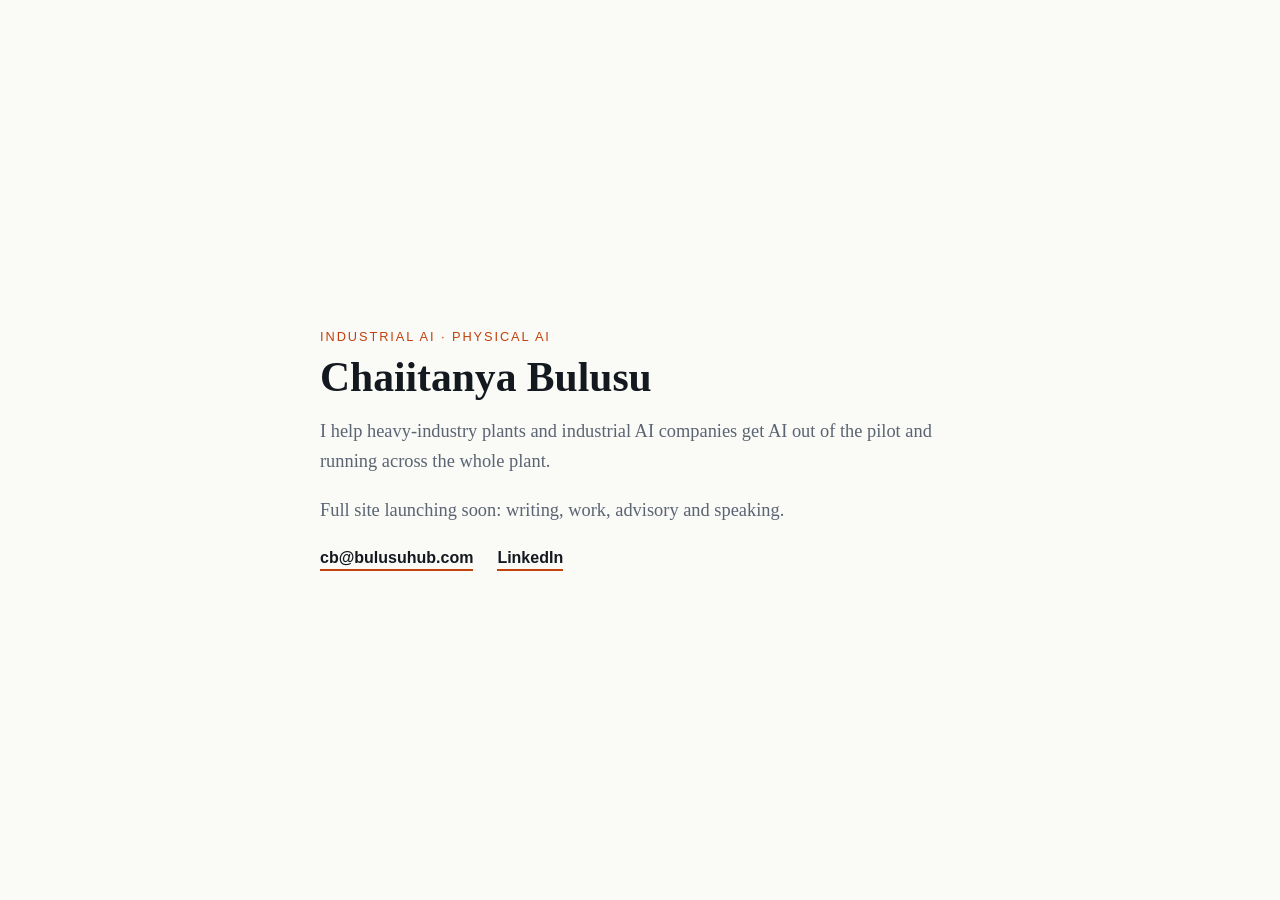
==== index.html @ 4aed1da5 "Add files via upload" ====
<!DOCTYPE html>
<html lang="en">
<head>
<meta charset="UTF-8">
<meta name="viewport" content="width=device-width, initial-scale=1.0">
<title>Chaiitanya Bulusu | Industrial AI and Physical AI</title>
<meta name="description" content="Chaiitanya Bulusu helps heavy-industry plants and industrial AI companies move AI from pilot to plant-wide scale.">
<style>
  :root { --ink:#14181f; --muted:#5b6472; --accent:#c2410c; --bg:#fafaf7; }
  * { box-sizing:border-box; margin:0; padding:0; }
  body { font-family: Georgia, "Times New Roman", serif; background:var(--bg); color:var(--ink);
         min-height:100vh; display:flex; align-items:center; justify-content:center; padding:2rem; }
  main { max-width:640px; }
  .tag { font-family: Arial, sans-serif; font-size:.8rem; letter-spacing:.15em; text-transform:uppercase; color:var(--accent); }
  h1 { font-size:2.6rem; line-height:1.15; margin:.6rem 0 1rem; }
  p { font-size:1.15rem; line-height:1.6; color:var(--muted); margin-bottom:1.2rem; }
  .links { font-family: Arial, sans-serif; display:flex; gap:1.5rem; flex-wrap:wrap; margin-top:1.5rem; }
  a { color:var(--ink); font-weight:bold; text-decoration:none; border-bottom:2px solid var(--accent); padding-bottom:2px; }
  a:hover { color:var(--accent); }
</style>
</head>
<body>
<main>
  <div class="tag">Industrial AI &middot; Physical AI</div>
  <h1>Chaiitanya Bulusu</h1>
  <p>I help heavy-industry plants and industrial AI companies get AI out of the pilot and running across the whole plant.</p>
  <p>Full site launching soon: writing, work, advisory and speaking.</p>
  <div class="links">
    <a href="mailto:cb@bulusuhub.com">cb@bulusuhub.com</a>
    <a href="https://www.linkedin.com/in/bulusuchaiitanya" target="_blank" rel="noopener">LinkedIn</a>
  </div>
</main>
</body>
</html>
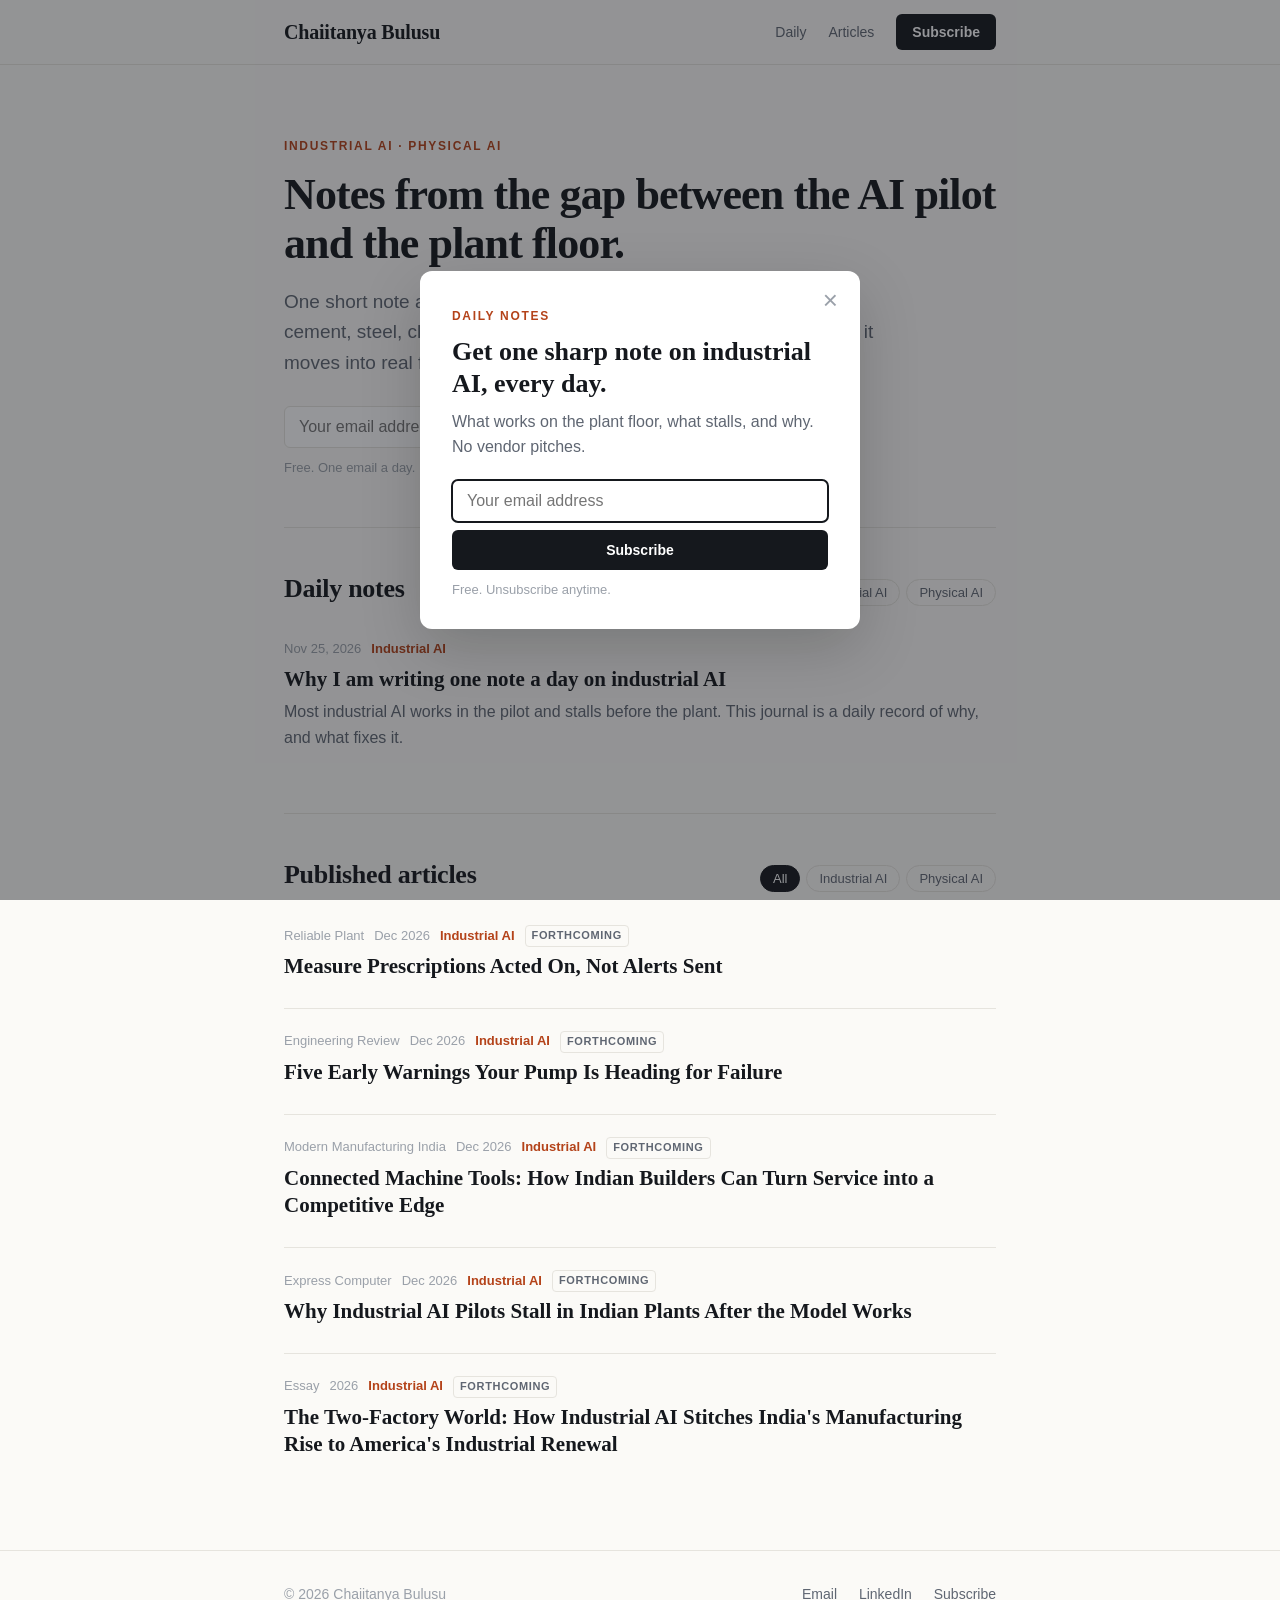
==== commit 8711868d: "Add files via upload" ====
--- a/index.html
+++ b/index.html
@@ -3,32 +3,98 @@
 <head>
 <meta charset="UTF-8">
 <meta name="viewport" content="width=device-width, initial-scale=1.0">
-<title>Chaiitanya Bulusu | Industrial AI and Physical AI</title>
-<meta name="description" content="Chaiitanya Bulusu helps heavy-industry plants and industrial AI companies move AI from pilot to plant-wide scale.">
-<style>
-  :root { --ink:#14181f; --muted:#5b6472; --accent:#c2410c; --bg:#fafaf7; }
-  * { box-sizing:border-box; margin:0; padding:0; }
-  body { font-family: Georgia, "Times New Roman", serif; background:var(--bg); color:var(--ink);
-         min-height:100vh; display:flex; align-items:center; justify-content:center; padding:2rem; }
-  main { max-width:640px; }
-  .tag { font-family: Arial, sans-serif; font-size:.8rem; letter-spacing:.15em; text-transform:uppercase; color:var(--accent); }
-  h1 { font-size:2.6rem; line-height:1.15; margin:.6rem 0 1rem; }
-  p { font-size:1.15rem; line-height:1.6; color:var(--muted); margin-bottom:1.2rem; }
-  .links { font-family: Arial, sans-serif; display:flex; gap:1.5rem; flex-wrap:wrap; margin-top:1.5rem; }
-  a { color:var(--ink); font-weight:bold; text-decoration:none; border-bottom:2px solid var(--accent); padding-bottom:2px; }
-  a:hover { color:var(--accent); }
-</style>
+<title>Chaiitanya Bulusu | Writing on Industrial AI and Physical AI</title>
+<meta name="description" content="Daily notes and published articles by Chaiitanya Bulusu on industrial AI, physical AI, and getting AI from pilot to plant-wide scale.">
+<meta property="og:title" content="Chaiitanya Bulusu | Writing on Industrial AI and Physical AI">
+<meta property="og:description" content="Daily notes and published articles on industrial AI and physical AI.">
+<meta property="og:type" content="website">
+<meta property="og:url" content="https://bulusuhub.com/">
+<link rel="icon" href="data:image/svg+xml,%3Csvg xmlns='http://www.w3.org/2000/svg' viewBox='0 0 64 64'%3E%3Crect width='64' height='64' rx='12' fill='%2315181d'/%3E%3Ctext x='32' y='42' font-family='Georgia,serif' font-size='28' font-weight='700' fill='%23fbfaf7' text-anchor='middle'%3ECB%3C/text%3E%3C/svg%3E">
+<link rel="stylesheet" href="assets/style.css">
 </head>
 <body>
-<main>
-  <div class="tag">Industrial AI &middot; Physical AI</div>
-  <h1>Chaiitanya Bulusu</h1>
-  <p>I help heavy-industry plants and industrial AI companies get AI out of the pilot and running across the whole plant.</p>
-  <p>Full site launching soon: writing, work, advisory and speaking.</p>
-  <div class="links">
-    <a href="mailto:cb@bulusuhub.com">cb@bulusuhub.com</a>
-    <a href="https://www.linkedin.com/in/bulusuchaiitanya" target="_blank" rel="noopener">LinkedIn</a>
+
+<header class="site-header">
+  <div class="wrap">
+    <a class="brand" href="index.html">Chaiitanya Bulusu</a>
+    <nav class="nav">
+      <a href="#daily">Daily</a>
+      <a href="#articles-section" class="hide-sm">Articles</a>
+      <a class="btn" href="#" data-open-subscribe>Subscribe</a>
+    </nav>
   </div>
+</header>
+
+<main class="wrap">
+
+  <section class="intro">
+    <div class="eyebrow">Industrial AI &middot; Physical AI</div>
+    <h1>Notes from the gap between the AI pilot and the plant floor.</h1>
+    <p>One short note a day on what makes industrial AI work at scale in cement, steel, chemicals, pulp and tyre plants, and on physical AI as it moves into real factories.</p>
+    <div class="sub-inline">
+      <form class="sub-form" data-source="hero" novalidate>
+        <input type="email" name="email" placeholder="Your email address" aria-label="Email address" autocomplete="email" required>
+        <input type="text" name="company" class="hp" tabindex="-1" autocomplete="off" aria-hidden="true">
+        <button class="btn" type="submit">Subscribe</button>
+      </form>
+      <div class="sub-note">Free. One email a day. Unsubscribe anytime.</div>
+    </div>
+  </section>
+
+  <section class="block" id="daily">
+    <div class="block-head">
+      <h2>Daily notes</h2>
+      <div class="filters" id="post-filters">
+        <button class="chip" data-v="All" aria-pressed="true">All</button>
+        <button class="chip" data-v="Industrial AI" aria-pressed="false">Industrial AI</button>
+        <button class="chip" data-v="Physical AI" aria-pressed="false">Physical AI</button>
+      </div>
+    </div>
+    <ul class="list" id="posts"></ul>
+    <button class="btn btn-ghost more" id="posts-more" type="button" style="display:none">Show all notes</button>
+  </section>
+
+  <section class="block" id="articles-section">
+    <div class="block-head">
+      <h2>Published articles</h2>
+      <div class="filters" id="article-filters">
+        <button class="chip" data-v="All" aria-pressed="true">All</button>
+        <button class="chip" data-v="Industrial AI" aria-pressed="false">Industrial AI</button>
+        <button class="chip" data-v="Physical AI" aria-pressed="false">Physical AI</button>
+      </div>
+    </div>
+    <ul class="list" id="articles"></ul>
+  </section>
+
 </main>
+
+<footer class="site-footer">
+  <div class="wrap">
+    <span>&copy; <span id="year"></span> Chaiitanya Bulusu</span>
+    <span>
+      <a href="mailto:cb@bulusuhub.com">Email</a>
+      <a href="https://www.linkedin.com/in/bulusuchaiitanya" target="_blank" rel="noopener">LinkedIn</a>
+      <a href="#" data-open-subscribe>Subscribe</a>
+    </span>
+  </div>
+</footer>
+
+<div class="modal" id="subscribe-modal" role="dialog" aria-modal="true" aria-labelledby="sub-title">
+  <div class="modal-card">
+    <button class="close" type="button" aria-label="Close">&times;</button>
+    <div class="eyebrow">Daily notes</div>
+    <h2 id="sub-title">Get one sharp note on industrial AI, every day.</h2>
+    <p>What works on the plant floor, what stalls, and why. No vendor pitches.</p>
+    <form class="sub-form" data-source="popup" novalidate>
+      <input type="email" name="email" placeholder="Your email address" aria-label="Email address" autocomplete="email" required>
+      <input type="text" name="company" class="hp" tabindex="-1" autocomplete="off" aria-hidden="true">
+      <button class="btn" type="submit">Subscribe</button>
+    </form>
+    <div class="sub-note">Free. Unsubscribe anytime.</div>
+  </div>
+</div>
+
+<script src="data/content.js"></script>
+<script src="assets/site.js"></script>
 </body>
 </html>
--- a/assets/style.css
+++ b/assets/style.css
@@ -0,0 +1,119 @@
+:root {
+  --ink: #15181d;
+  --muted: #5f6672;
+  --faint: #9aa0a9;
+  --line: #e6e4de;
+  --bg: #fbfaf7;
+  --card: #ffffff;
+  --accent: #b4431a;
+  --serif: "Iowan Old Style", "Palatino Linotype", Palatino, Georgia, serif;
+  --sans: -apple-system, BlinkMacSystemFont, "Segoe UI", Inter, Roboto, Helvetica, Arial, sans-serif;
+}
+
+* { box-sizing: border-box; margin: 0; padding: 0; }
+html { -webkit-text-size-adjust: 100%; }
+body { background: var(--bg); color: var(--ink); font-family: var(--sans); font-size: 17px; line-height: 1.6; }
+a { color: inherit; }
+.wrap { max-width: 760px; margin: 0 auto; padding: 0 24px; }
+
+/* Header */
+.site-header { border-bottom: 1px solid var(--line); background: var(--bg); position: sticky; top: 0; z-index: 10; }
+.site-header .wrap { display: flex; align-items: center; justify-content: space-between; height: 64px; }
+.brand { font-family: var(--serif); font-size: 20px; font-weight: 600; text-decoration: none; letter-spacing: -0.01em; }
+.nav { display: flex; align-items: center; gap: 22px; font-size: 14px; }
+.nav a { text-decoration: none; color: var(--muted); }
+.nav a:hover { color: var(--ink); }
+.nav a.btn, .nav a.btn:hover { color: #fff; }
+.btn { display: inline-block; font: 600 14px/1 var(--sans); background: var(--ink); color: #fff; border: 0;
+       border-radius: 6px; padding: 11px 16px; cursor: pointer; text-decoration: none; }
+.btn:hover { background: var(--accent); }
+.btn-ghost { background: transparent; color: var(--ink); border: 1px solid var(--line); }
+.btn-ghost:hover { background: var(--card); color: var(--ink); border-color: var(--ink); }
+
+/* Intro */
+.intro { padding: 72px 0 48px; }
+.eyebrow { font-size: 12px; font-weight: 600; letter-spacing: 0.14em; text-transform: uppercase; color: var(--accent); }
+.intro h1 { font-family: var(--serif); font-size: 44px; line-height: 1.12; font-weight: 600; letter-spacing: -0.02em; margin: 14px 0 18px; }
+.intro p { font-size: 19px; color: var(--muted); max-width: 600px; }
+
+/* Inline subscribe */
+.sub-inline { margin-top: 28px; }
+.sub-form { display: flex; gap: 8px; max-width: 460px; }
+.sub-form input[type=email] { flex: 1; font: 16px var(--sans); padding: 11px 14px; border: 1px solid var(--line);
+       border-radius: 6px; background: var(--card); color: var(--ink); min-width: 0; }
+.sub-form input[type=email]:focus { outline: 2px solid var(--ink); outline-offset: -1px; border-color: transparent; }
+.hp { position: absolute; left: -9999px; width: 1px; height: 1px; overflow: hidden; }
+.sub-note { font-size: 13px; color: var(--faint); margin-top: 10px; min-height: 20px; }
+.sub-note.ok { color: #2f6b3a; }
+.sub-note.err { color: var(--accent); }
+
+/* Sections */
+section.block { padding: 40px 0; border-top: 1px solid var(--line); }
+.block-head { display: flex; align-items: baseline; justify-content: space-between; margin-bottom: 8px; gap: 16px; }
+.block-head h2 { font-family: var(--serif); font-size: 26px; font-weight: 600; letter-spacing: -0.01em; }
+.filters { display: flex; gap: 6px; flex-wrap: wrap; }
+.chip { font: 13px var(--sans); color: var(--muted); background: transparent; border: 1px solid var(--line);
+        border-radius: 999px; padding: 5px 12px; cursor: pointer; }
+.chip[aria-pressed=true] { background: var(--ink); color: #fff; border-color: var(--ink); }
+
+/* Lists */
+.list { list-style: none; }
+.item { padding: 22px 0; border-bottom: 1px solid var(--line); }
+.item:last-child { border-bottom: 0; }
+.meta { font-size: 13px; color: var(--faint); display: flex; gap: 10px; flex-wrap: wrap; align-items: center; }
+.meta .track { color: var(--accent); font-weight: 600; }
+.item h3 { font-family: var(--serif); font-size: 21px; line-height: 1.3; font-weight: 600; margin: 6px 0; }
+.item h3 a { text-decoration: none; }
+.item h3 a:hover { text-decoration: underline; text-decoration-thickness: 1px; text-underline-offset: 3px; }
+.item p { color: var(--muted); font-size: 16px; }
+.badge { font-size: 11px; font-weight: 600; letter-spacing: 0.06em; text-transform: uppercase; color: var(--muted);
+         border: 1px solid var(--line); border-radius: 4px; padding: 1px 6px; }
+.arrow { color: var(--faint); }
+.more { margin-top: 18px; }
+.empty { color: var(--faint); padding: 18px 0; font-size: 15px; }
+
+/* Post page */
+.post { padding: 64px 0 40px; }
+.post h1 { font-family: var(--serif); font-size: 38px; line-height: 1.15; font-weight: 600; letter-spacing: -0.02em; margin: 12px 0 28px; }
+.post .body { font-family: var(--serif); font-size: 20px; line-height: 1.7; }
+.post .body p { margin-bottom: 1.2em; }
+.post .body h2 { font-family: var(--sans); font-size: 15px; font-weight: 700; letter-spacing: 0.08em; text-transform: uppercase; margin: 2em 0 0.8em; }
+.post-end { margin-top: 40px; padding: 28px; background: var(--card); border: 1px solid var(--line); border-radius: 10px; }
+.post-end h3 { font-family: var(--serif); font-size: 22px; margin-bottom: 6px; }
+.post-end p { color: var(--muted); margin-bottom: 16px; }
+.post-nav { display: flex; justify-content: space-between; gap: 16px; padding: 24px 0; font-size: 15px; }
+.post-nav a { text-decoration: none; color: var(--muted); max-width: 48%; }
+.post-nav a:hover { color: var(--ink); }
+
+/* Footer */
+.site-footer { border-top: 1px solid var(--line); padding: 32px 0 48px; margin-top: 24px; font-size: 14px; color: var(--faint); }
+.site-footer .wrap { display: flex; justify-content: space-between; gap: 16px; flex-wrap: wrap; }
+.site-footer a { color: var(--muted); text-decoration: none; margin-left: 18px; }
+.site-footer a:first-child { margin-left: 0; }
+.site-footer a:hover { color: var(--ink); }
+
+/* Popup */
+.modal { position: fixed; inset: 0; background: rgba(21, 24, 29, 0.45); display: none; align-items: center;
+         justify-content: center; padding: 20px; z-index: 50; }
+.modal.open { display: flex; animation: fade .2s ease-out; }
+.modal-card { background: var(--card); border-radius: 12px; max-width: 440px; width: 100%; padding: 36px 32px 28px;
+              position: relative; box-shadow: 0 20px 60px rgba(0,0,0,.18); }
+.modal-card h2 { font-family: var(--serif); font-size: 26px; line-height: 1.2; font-weight: 600; margin: 10px 0 10px; }
+.modal-card p { color: var(--muted); margin-bottom: 20px; font-size: 16px; }
+.modal-card .sub-form { flex-direction: column; max-width: none; }
+.modal-card .btn { padding: 13px 16px; }
+.close { position: absolute; top: 12px; right: 14px; background: none; border: 0; font-size: 26px; line-height: 1;
+         color: var(--faint); cursor: pointer; padding: 4px 8px; }
+.close:hover { color: var(--ink); }
+@keyframes fade { from { opacity: 0; } to { opacity: 1; } }
+
+@media (max-width: 600px) {
+  body { font-size: 16px; }
+  .intro { padding: 48px 0 36px; }
+  .intro h1 { font-size: 34px; }
+  .post h1 { font-size: 30px; }
+  .post .body { font-size: 18px; }
+  .sub-form { flex-direction: column; }
+  .nav a.hide-sm { display: none; }
+  .block-head { flex-direction: column; align-items: flex-start; gap: 10px; }
+}
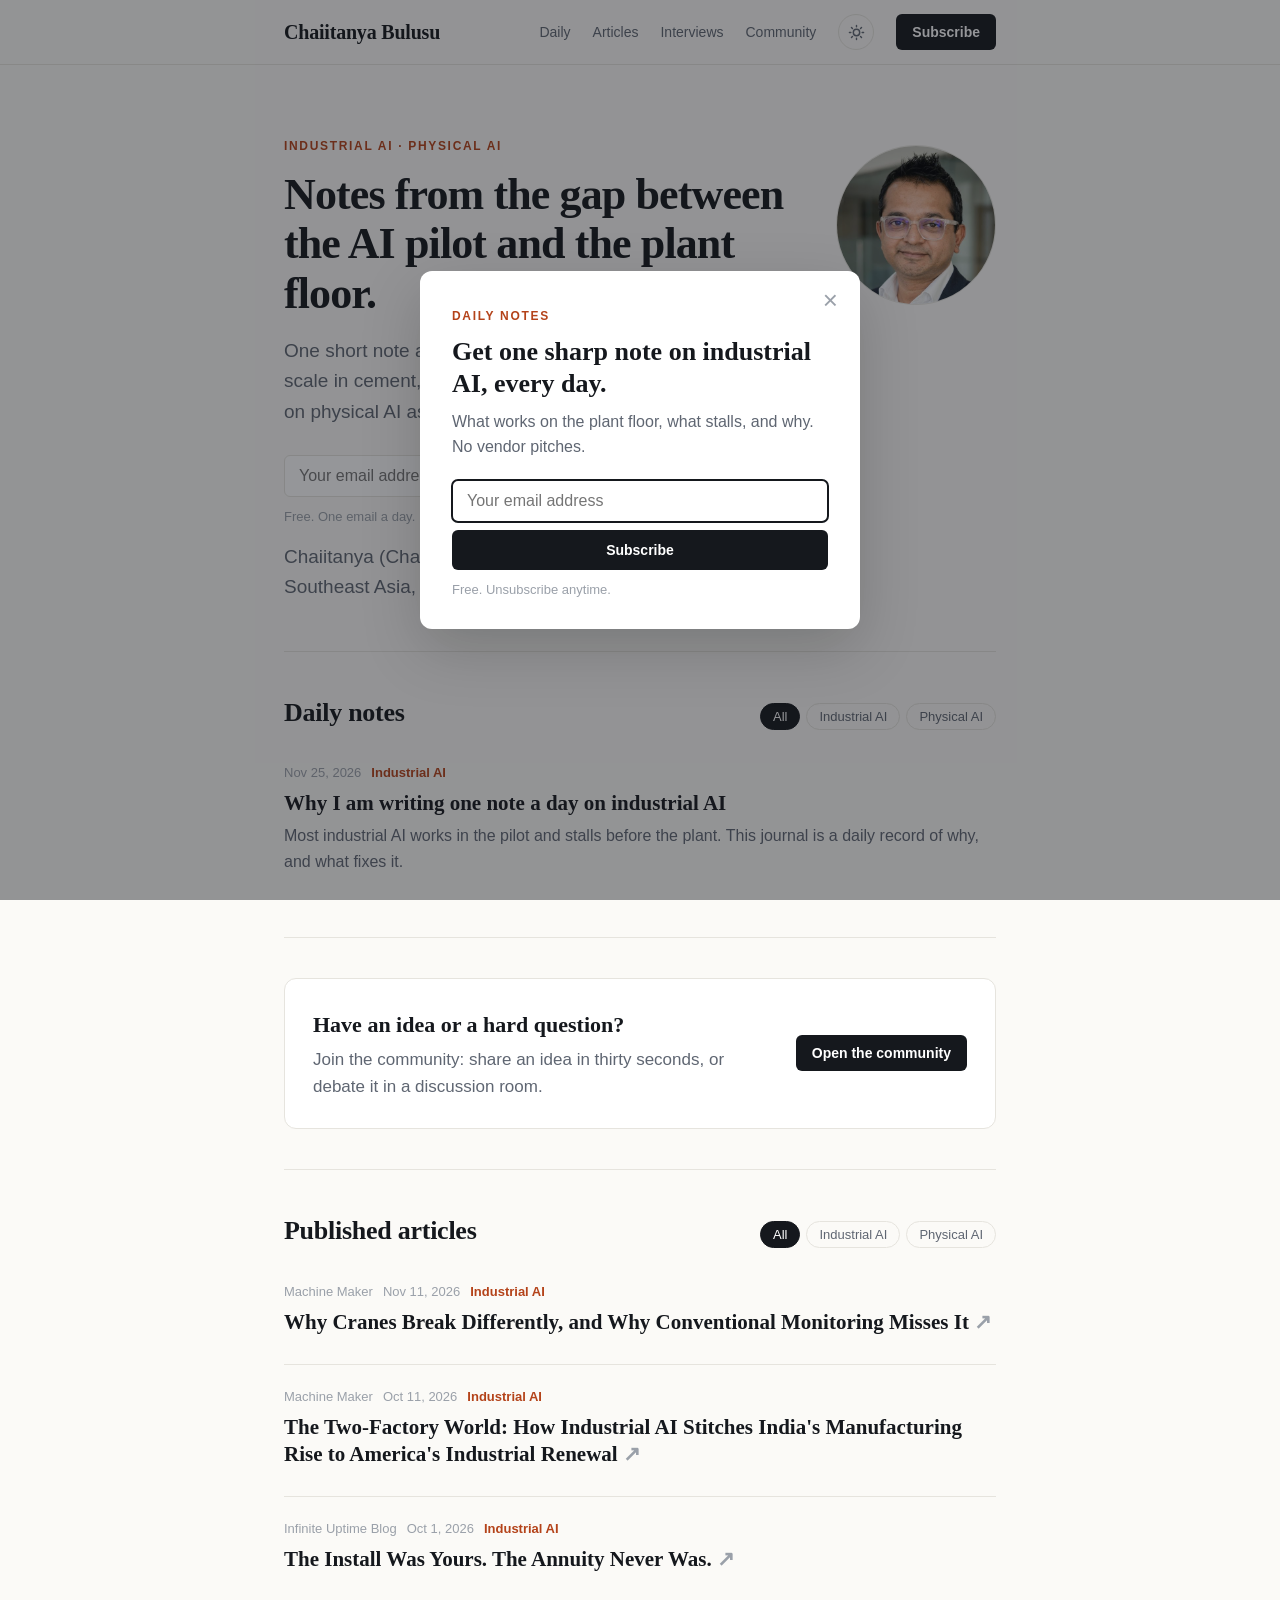
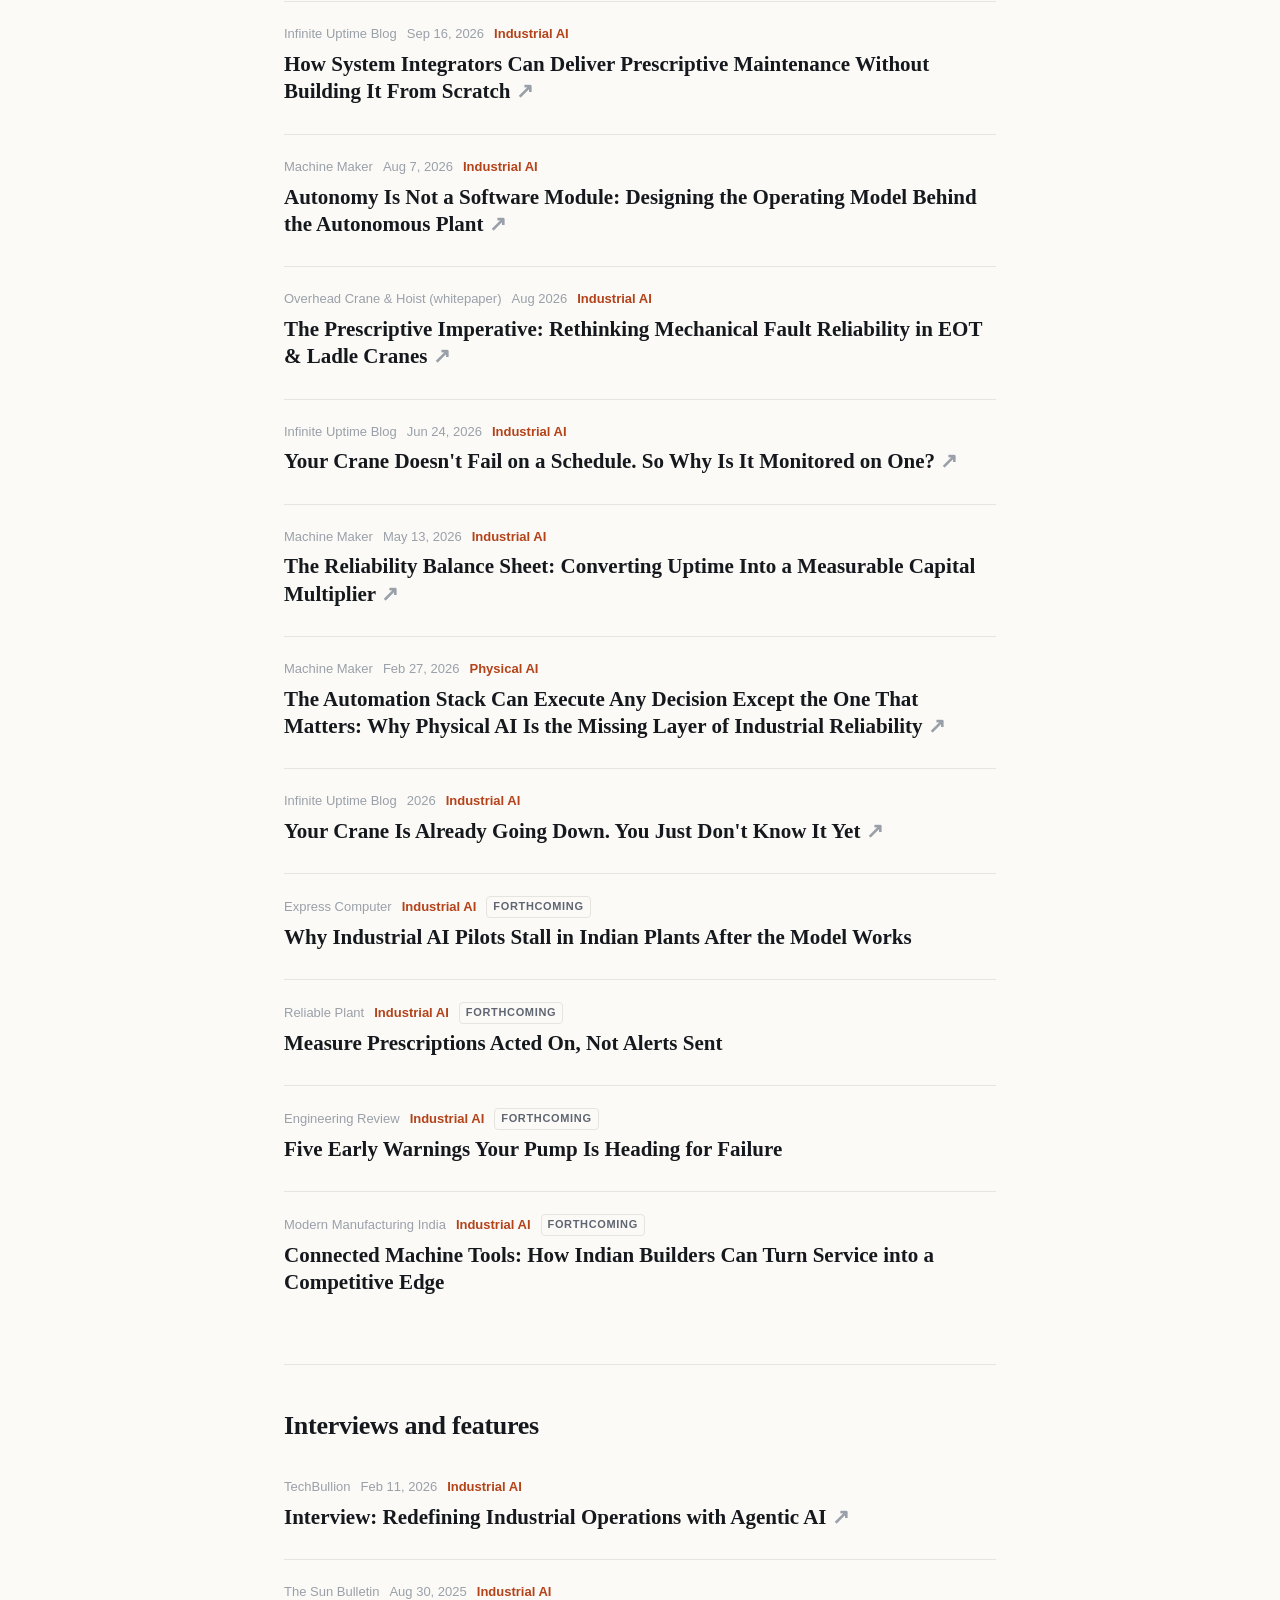
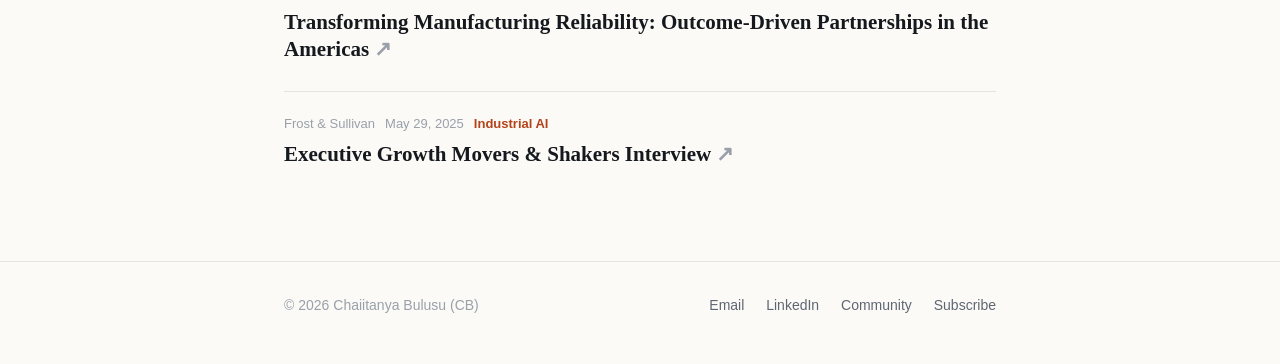
==== commit 7f6e02bd: "Add files via upload" ====
--- a/index.html
+++ b/index.html
@@ -3,23 +3,43 @@
 <head>
 <meta charset="UTF-8">
 <meta name="viewport" content="width=device-width, initial-scale=1.0">
-<title>Chaiitanya Bulusu | Writing on Industrial AI and Physical AI</title>
-<meta name="description" content="Daily notes and published articles by Chaiitanya Bulusu on industrial AI, physical AI, and getting AI from pilot to plant-wide scale.">
+<title>Chaiitanya (Chaitanya) Bulusu, CB | Writing on Industrial AI and Physical AI</title>
+<meta name="description" content="Daily notes and published articles by Chaiitanya (Chaitanya) Bulusu, known as CB, on industrial AI, physical AI, and getting AI from pilot to plant-wide scale.">
 <meta property="og:title" content="Chaiitanya Bulusu | Writing on Industrial AI and Physical AI">
 <meta property="og:description" content="Daily notes and published articles on industrial AI and physical AI.">
 <meta property="og:type" content="website">
 <meta property="og:url" content="https://bulusuhub.com/">
+<meta property="og:image" content="https://bulusuhub.com/assets/cb.jpg">
+<script type="application/ld+json">
+{"@context":"https://schema.org","@type":"Person","name":"Chaiitanya Bulusu",
+ "alternateName":["Chaitanya Bulusu","CB","Chatty","Chats"],
+ "url":"https://bulusuhub.com/","image":"https://bulusuhub.com/assets/cb.jpg",
+ "jobTitle":"Industrial AI and physical AI leader",
+ "sameAs":["https://www.linkedin.com/in/bulusuchaiitanya","https://themachinemaker.com/author/chaitanya-bulusu/"],
+ "knowsAbout":["Industrial AI","Physical AI","Predictive maintenance","Prescriptive maintenance","Manufacturing reliability"]}
+</script>
 <link rel="icon" href="data:image/svg+xml,%3Csvg xmlns='http://www.w3.org/2000/svg' viewBox='0 0 64 64'%3E%3Crect width='64' height='64' rx='12' fill='%2315181d'/%3E%3Ctext x='32' y='42' font-family='Georgia,serif' font-size='28' font-weight='700' fill='%23fbfaf7' text-anchor='middle'%3ECB%3C/text%3E%3C/svg%3E">
+<script>
+(function(){var t=null;try{t=localStorage.getItem("cb_theme");}catch(e){}
+if(t!=="light"&&t!=="dark"){t=(window.matchMedia&&matchMedia("(prefers-color-scheme: dark)").matches)?"dark":"light";}
+document.documentElement.setAttribute("data-theme",t);})();
+</script>
 <link rel="stylesheet" href="assets/style.css">
 </head>
 <body>
 
 <header class="site-header">
   <div class="wrap">
-    <a class="brand" href="index.html">Chaiitanya Bulusu</a>
+    <a class="brand" href="index.html" aria-label="Chaiitanya Bulusu, home"><span class="full">Chaiitanya Bulusu</span><span class="short">CB</span></a>
     <nav class="nav">
       <a href="#daily">Daily</a>
       <a href="#articles-section" class="hide-sm">Articles</a>
+      <a href="#interviews-section" class="hide-sm">Interviews</a>
+      <a href="community.html">Community</a>
+      <button class="theme-toggle" type="button" id="theme-toggle" aria-label="Switch between light and dark mode" title="Light / dark">
+        <svg class="sun" viewBox="0 0 24 24" fill="none" stroke="currentColor" stroke-width="2" stroke-linecap="round"><circle cx="12" cy="12" r="4.5"/><path d="M12 2v2M12 20v2M4.9 4.9l1.4 1.4M17.7 17.7l1.4 1.4M2 12h2M20 12h2M4.9 19.1l1.4-1.4M17.7 6.3l1.4-1.4"/></svg>
+        <svg class="moon" viewBox="0 0 24 24" fill="none" stroke="currentColor" stroke-width="2" stroke-linecap="round" stroke-linejoin="round"><path d="M21 12.8A9 9 0 1 1 11.2 3a7 7 0 0 0 9.8 9.8z"/></svg>
+      </button>
       <a class="btn" href="#" data-open-subscribe>Subscribe</a>
     </nav>
   </div>
@@ -28,6 +48,8 @@
 <main class="wrap">
 
   <section class="intro">
+    <img class="portrait" src="assets/cb.jpg" alt="Chaiitanya Bulusu" width="160" height="160">
+    <div class="intro-text">
     <div class="eyebrow">Industrial AI &middot; Physical AI</div>
     <h1>Notes from the gap between the AI pilot and the plant floor.</h1>
     <p>One short note a day on what makes industrial AI work at scale in cement, steel, chemicals, pulp and tyre plants, and on physical AI as it moves into real factories.</p>
@@ -38,6 +60,8 @@
         <button class="btn" type="submit">Subscribe</button>
       </form>
       <div class="sub-note">Free. One email a day. Unsubscribe anytime.</div>
+    </div>
+    <p class="aka">Chaiitanya (Chaitanya) Bulusu. Most people call me <strong>CB</strong>; in Southeast Asia, <strong>Chatty</strong> or <strong>Chats</strong>.</p>
     </div>
   </section>
 
@@ -54,6 +78,16 @@
     <button class="btn btn-ghost more" id="posts-more" type="button" style="display:none">Show all notes</button>
   </section>
 
+  <section class="block">
+    <div class="teaser">
+      <div>
+        <h3>Have an idea or a hard question?</h3>
+        <p>Join the community: share an idea in thirty seconds, or debate it in a discussion room.</p>
+      </div>
+      <a class="btn" href="community.html">Open the community</a>
+    </div>
+  </section>
+
   <section class="block" id="articles-section">
     <div class="block-head">
       <h2>Published articles</h2>
@@ -66,14 +100,22 @@
     <ul class="list" id="articles"></ul>
   </section>
 
+  <section class="block" id="interviews-section">
+    <div class="block-head">
+      <h2>Interviews and features</h2>
+    </div>
+    <ul class="list" id="interviews"></ul>
+  </section>
+
 </main>
 
 <footer class="site-footer">
   <div class="wrap">
-    <span>&copy; <span id="year"></span> Chaiitanya Bulusu</span>
+    <span>&copy; <span id="year"></span> Chaiitanya Bulusu (CB)</span>
     <span>
       <a href="mailto:cb@bulusuhub.com">Email</a>
       <a href="https://www.linkedin.com/in/bulusuchaiitanya" target="_blank" rel="noopener">LinkedIn</a>
+      <a href="community.html">Community</a>
       <a href="#" data-open-subscribe>Subscribe</a>
     </span>
   </div>
--- a/assets/style.css
+++ b/assets/style.css
@@ -6,9 +6,38 @@
   --bg: #fbfaf7;
   --card: #ffffff;
   --accent: #b4431a;
+  --on-ink: #ffffff;
+  --ok: #2f6b3a;
+  --overlay: rgba(21, 24, 29, 0.45);
+  --shadow: 0 20px 60px rgba(0,0,0,.18);
+  color-scheme: light;
   --serif: "Iowan Old Style", "Palatino Linotype", Palatino, Georgia, serif;
   --sans: -apple-system, BlinkMacSystemFont, "Segoe UI", Inter, Roboto, Helvetica, Arial, sans-serif;
 }
+:root[data-theme="dark"] {
+  --ink: #ecebe7;
+  --muted: #a7adb6;
+  --faint: #727983;
+  --line: #2b2f36;
+  --bg: #121417;
+  --card: #1a1d22;
+  --accent: #e2794a;
+  --on-ink: #121417;
+  --ok: #7cc48a;
+  --overlay: rgba(0, 0, 0, 0.6);
+  --shadow: 0 20px 60px rgba(0,0,0,.5);
+  color-scheme: dark;
+}
+body { transition: background-color .2s ease, color .2s ease; }
+
+/* Theme toggle */
+.theme-toggle { background: transparent; border: 1px solid var(--line); color: var(--muted); width: 36px; height: 36px;
+                border-radius: 50%; display: inline-flex; align-items: center; justify-content: center; cursor: pointer; padding: 0; }
+.theme-toggle:hover { color: var(--ink); border-color: var(--ink); }
+.theme-toggle svg { width: 17px; height: 17px; }
+.theme-toggle .moon { display: none; }
+:root[data-theme="dark"] .theme-toggle .sun { display: none; }
+:root[data-theme="dark"] .theme-toggle .moon { display: block; }
 
 * { box-sizing: border-box; margin: 0; padding: 0; }
 html { -webkit-text-size-adjust: 100%; }
@@ -23,15 +52,21 @@
 .nav { display: flex; align-items: center; gap: 22px; font-size: 14px; }
 .nav a { text-decoration: none; color: var(--muted); }
 .nav a:hover { color: var(--ink); }
-.nav a.btn, .nav a.btn:hover { color: #fff; }
-.btn { display: inline-block; font: 600 14px/1 var(--sans); background: var(--ink); color: #fff; border: 0;
+.nav a.btn, .nav a.btn:hover { color: var(--on-ink); }
+.btn { display: inline-block; font: 600 14px/1 var(--sans); background: var(--ink); color: var(--on-ink); border: 0;
        border-radius: 6px; padding: 11px 16px; cursor: pointer; text-decoration: none; }
 .btn:hover { background: var(--accent); }
 .btn-ghost { background: transparent; color: var(--ink); border: 1px solid var(--line); }
 .btn-ghost:hover { background: var(--card); color: var(--ink); border-color: var(--ink); }
 
 /* Intro */
-.intro { padding: 72px 0 48px; }
+.intro { padding: 72px 0 48px; display: flex; flex-direction: row-reverse; gap: 40px; align-items: flex-start; }
+.intro-text { flex: 1; min-width: 0; }
+.portrait { width: 160px; height: 160px; border-radius: 50%; object-fit: cover; flex-shrink: 0; margin-top: 8px;
+            border: 1px solid var(--line); }
+.byline { display: flex; align-items: center; gap: 10px; margin: -10px 0 30px; font-size: 14px; color: var(--muted); }
+.byline img { width: 36px; height: 36px; border-radius: 50%; object-fit: cover; }
+.byline strong { color: var(--ink); font-weight: 600; }
 .eyebrow { font-size: 12px; font-weight: 600; letter-spacing: 0.14em; text-transform: uppercase; color: var(--accent); }
 .intro h1 { font-family: var(--serif); font-size: 44px; line-height: 1.12; font-weight: 600; letter-spacing: -0.02em; margin: 14px 0 18px; }
 .intro p { font-size: 19px; color: var(--muted); max-width: 600px; }
@@ -44,7 +79,7 @@
 .sub-form input[type=email]:focus { outline: 2px solid var(--ink); outline-offset: -1px; border-color: transparent; }
 .hp { position: absolute; left: -9999px; width: 1px; height: 1px; overflow: hidden; }
 .sub-note { font-size: 13px; color: var(--faint); margin-top: 10px; min-height: 20px; }
-.sub-note.ok { color: #2f6b3a; }
+.sub-note.ok { color: var(--ok); }
 .sub-note.err { color: var(--accent); }
 
 /* Sections */
@@ -54,7 +89,7 @@
 .filters { display: flex; gap: 6px; flex-wrap: wrap; }
 .chip { font: 13px var(--sans); color: var(--muted); background: transparent; border: 1px solid var(--line);
         border-radius: 999px; padding: 5px 12px; cursor: pointer; }
-.chip[aria-pressed=true] { background: var(--ink); color: #fff; border-color: var(--ink); }
+.chip[aria-pressed=true] { background: var(--ink); color: var(--on-ink); border-color: var(--ink); }
 
 /* Lists */
 .list { list-style: none; }
@@ -93,11 +128,11 @@
 .site-footer a:hover { color: var(--ink); }
 
 /* Popup */
-.modal { position: fixed; inset: 0; background: rgba(21, 24, 29, 0.45); display: none; align-items: center;
+.modal { position: fixed; inset: 0; background: var(--overlay); display: none; align-items: center;
          justify-content: center; padding: 20px; z-index: 50; }
 .modal.open { display: flex; animation: fade .2s ease-out; }
 .modal-card { background: var(--card); border-radius: 12px; max-width: 440px; width: 100%; padding: 36px 32px 28px;
-              position: relative; box-shadow: 0 20px 60px rgba(0,0,0,.18); }
+              position: relative; box-shadow: var(--shadow); }
 .modal-card h2 { font-family: var(--serif); font-size: 26px; line-height: 1.2; font-weight: 600; margin: 10px 0 10px; }
 .modal-card p { color: var(--muted); margin-bottom: 20px; font-size: 16px; }
 .modal-card .sub-form { flex-direction: column; max-width: none; }
@@ -109,11 +144,86 @@
 
 @media (max-width: 600px) {
   body { font-size: 16px; }
-  .intro { padding: 48px 0 36px; }
+  .intro { padding: 40px 0 36px; flex-direction: column; gap: 20px; }
+  .portrait { width: 96px; height: 96px; margin-top: 0; }
   .intro h1 { font-size: 34px; }
   .post h1 { font-size: 30px; }
   .post .body { font-size: 18px; }
   .sub-form { flex-direction: column; }
-  .nav a.hide-sm { display: none; }
+  .nav a.hide-sm, .nav a[href$="#daily"] { display: none; }
+  .nav { gap: 12px; }
+  .brand { font-size: 18px; white-space: nowrap; }
+  .nav .btn { padding: 10px 13px; }
   .block-head { flex-direction: column; align-items: flex-start; gap: 10px; }
 }
+
+/* Also-known-as line */
+.aka { margin-top: 14px; font-size: 14px; color: var(--faint); }
+.aka strong { color: var(--muted); font-weight: 600; }
+
+/* Nav current page */
+.nav a[aria-current="page"] { color: var(--ink); font-weight: 600; }
+
+/* Community */
+.intro-plain { display: block; }
+.lede { color: var(--muted); max-width: 620px; margin: 4px 0 22px; }
+.steps { display: grid; grid-template-columns: repeat(3, 1fr); gap: 12px; margin-top: 28px; }
+.step { display: flex; gap: 12px; align-items: flex-start; text-decoration: none; padding: 16px; border: 1px solid var(--line);
+        border-radius: 10px; background: var(--card); font-size: 14px; color: var(--muted); line-height: 1.45; }
+.step strong { color: var(--ink); font-size: 15px; }
+.step:hover { border-color: var(--ink); }
+.step-n { flex-shrink: 0; width: 26px; height: 26px; border-radius: 50%; background: var(--accent); color: #fff;
+          display: inline-flex; align-items: center; justify-content: center; font-weight: 700; font-size: 13px; }
+
+.idea-form { background: var(--card); border: 1px solid var(--line); border-radius: 12px; padding: 24px; display: grid; gap: 16px; }
+.idea-form .row { display: grid; grid-template-columns: 1fr 1fr; gap: 16px; }
+.idea-form label { display: grid; gap: 6px; font-size: 14px; font-weight: 600; color: var(--ink); }
+.idea-form .opt { font-weight: 400; color: var(--faint); }
+.idea-form input, .idea-form textarea { font: 16px var(--sans); padding: 11px 14px; border: 1px solid var(--line); border-radius: 6px;
+        background: var(--bg); color: var(--ink); width: 100%; resize: vertical; }
+.idea-form input:focus, .idea-form textarea:focus { outline: 2px solid var(--ink); outline-offset: -1px; border-color: transparent; }
+.row-end { display: flex; justify-content: space-between; align-items: center; gap: 16px; }
+.row-end .sub-note { margin: 0; }
+
+.idea-wall { display: grid; grid-template-columns: repeat(auto-fill, minmax(280px, 1fr)); gap: 16px; align-items: start; }
+.idea-wall .empty { grid-column: 1 / -1; }
+.idea { margin: 0; padding: 20px; background: var(--card); border: 1px solid var(--line);
+        border-left: 3px solid var(--accent); border-radius: 8px; }
+.idea blockquote { font-family: var(--serif); font-size: 18px; line-height: 1.5; }
+.idea figcaption { margin-top: 10px; font-size: 13px; color: var(--muted); font-weight: 600; }
+.idea figcaption span { color: var(--faint); font-weight: 400; margin-left: 6px; }
+
+.rooms { display: flex; gap: 8px; flex-wrap: wrap; margin: 6px 0 16px; }
+.room { font: 600 14px var(--sans); color: var(--muted); background: var(--card); border: 1px solid var(--line);
+        border-radius: 8px; padding: 10px 14px; cursor: pointer; }
+.room:hover { color: var(--ink); border-color: var(--ink); }
+.room[aria-selected="true"] { background: var(--ink); color: var(--on-ink); border-color: var(--ink); }
+.room-prompt { color: var(--muted); margin-bottom: 18px; font-size: 16px; }
+.room-prompt strong { color: var(--ink); }
+.discussion { min-height: 120px; }
+.placeholder { padding: 22px; border: 1px dashed var(--line); border-radius: 10px; color: var(--muted); font-size: 15px; }
+.placeholder strong { color: var(--ink); }
+
+/* Home: community teaser */
+.teaser { display: flex; justify-content: space-between; align-items: center; gap: 24px; padding: 28px; background: var(--card);
+          border: 1px solid var(--line); border-radius: 12px; }
+.teaser h3 { font-family: var(--serif); font-size: 22px; margin-bottom: 4px; }
+.teaser p { color: var(--muted); }
+.teaser .btn { white-space: nowrap; }
+
+/* Post: discussion block */
+.post-discuss { margin-top: 40px; }
+.post-discuss h3 { font-family: var(--serif); font-size: 22px; margin-bottom: 14px; }
+
+@media (max-width: 600px) {
+  .steps { grid-template-columns: 1fr; }
+  .idea-form .row { grid-template-columns: 1fr; }
+  .row-end { flex-direction: column; align-items: stretch; }
+  .teaser { flex-direction: column; align-items: flex-start; }
+}
+
+.brand .short { display: none; }
+@media (max-width: 600px) {
+  .brand .full { display: none; }
+  .brand .short { display: inline; }
+}
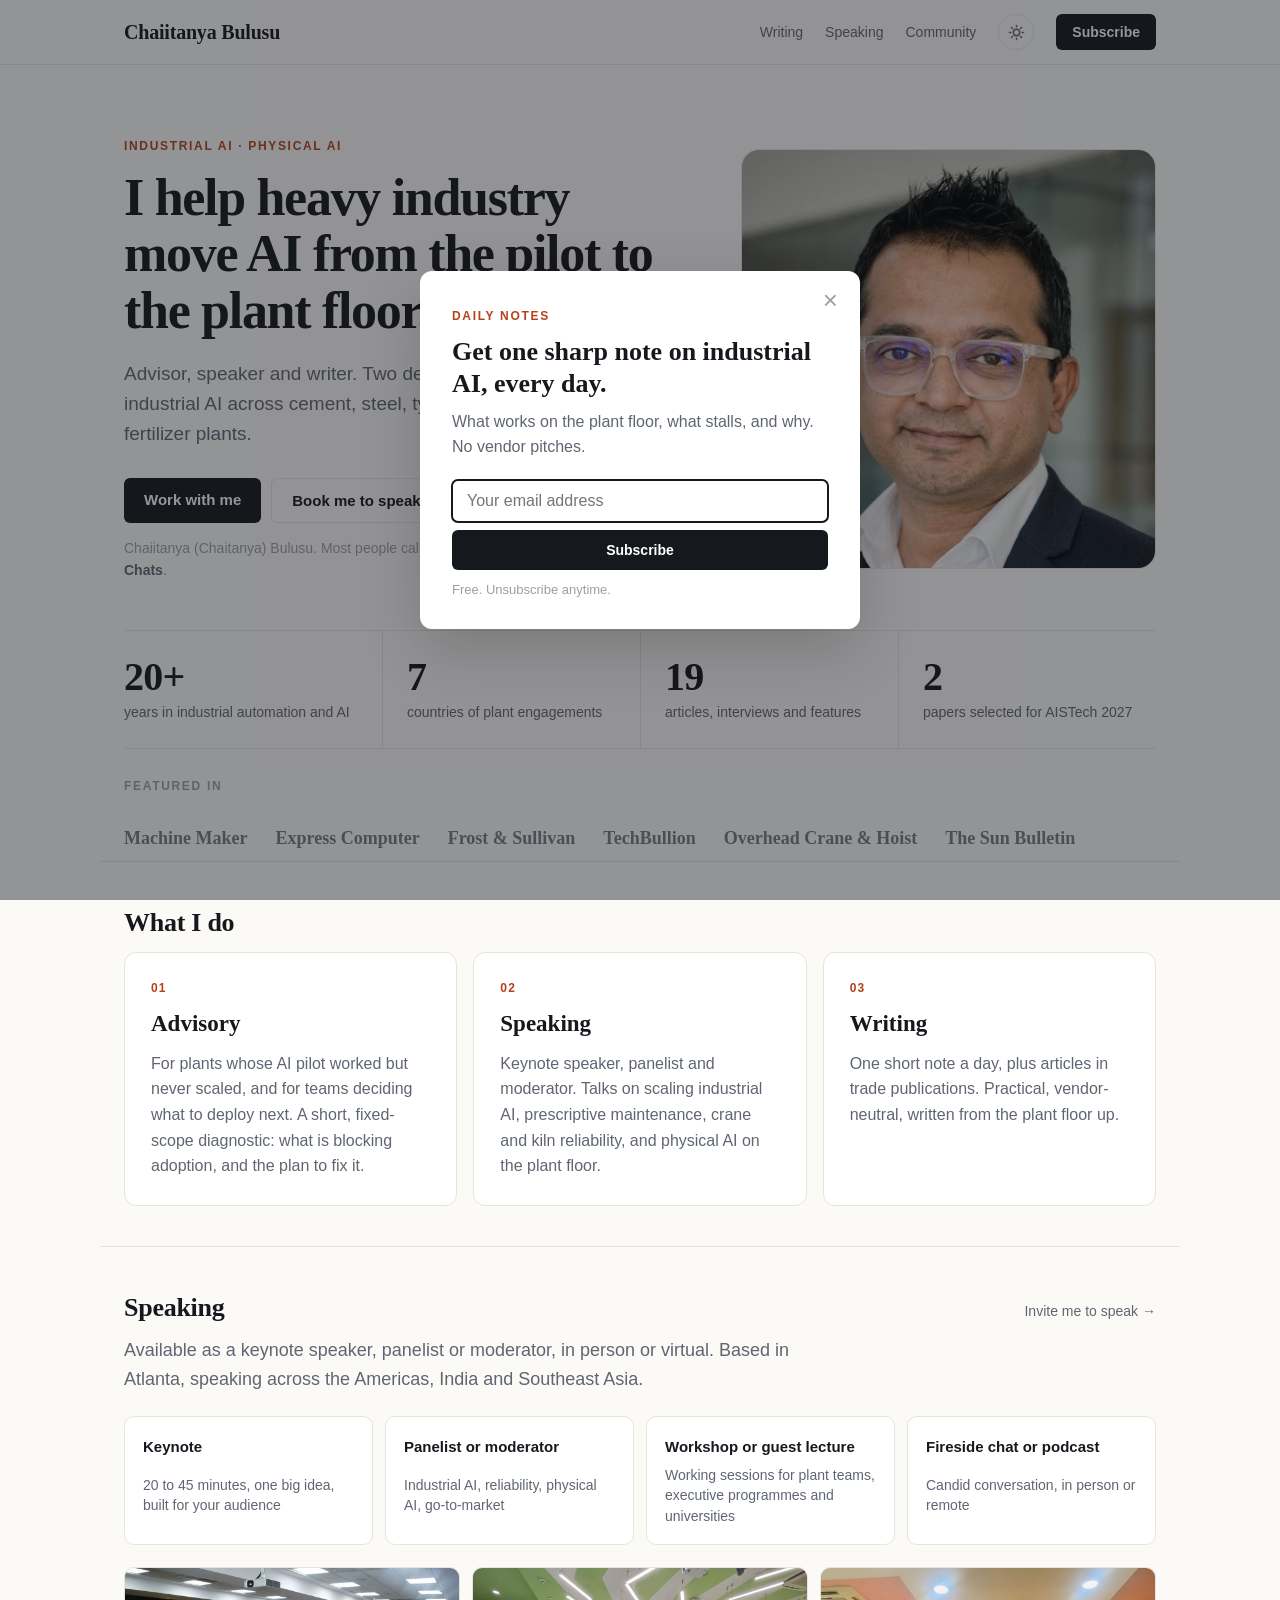
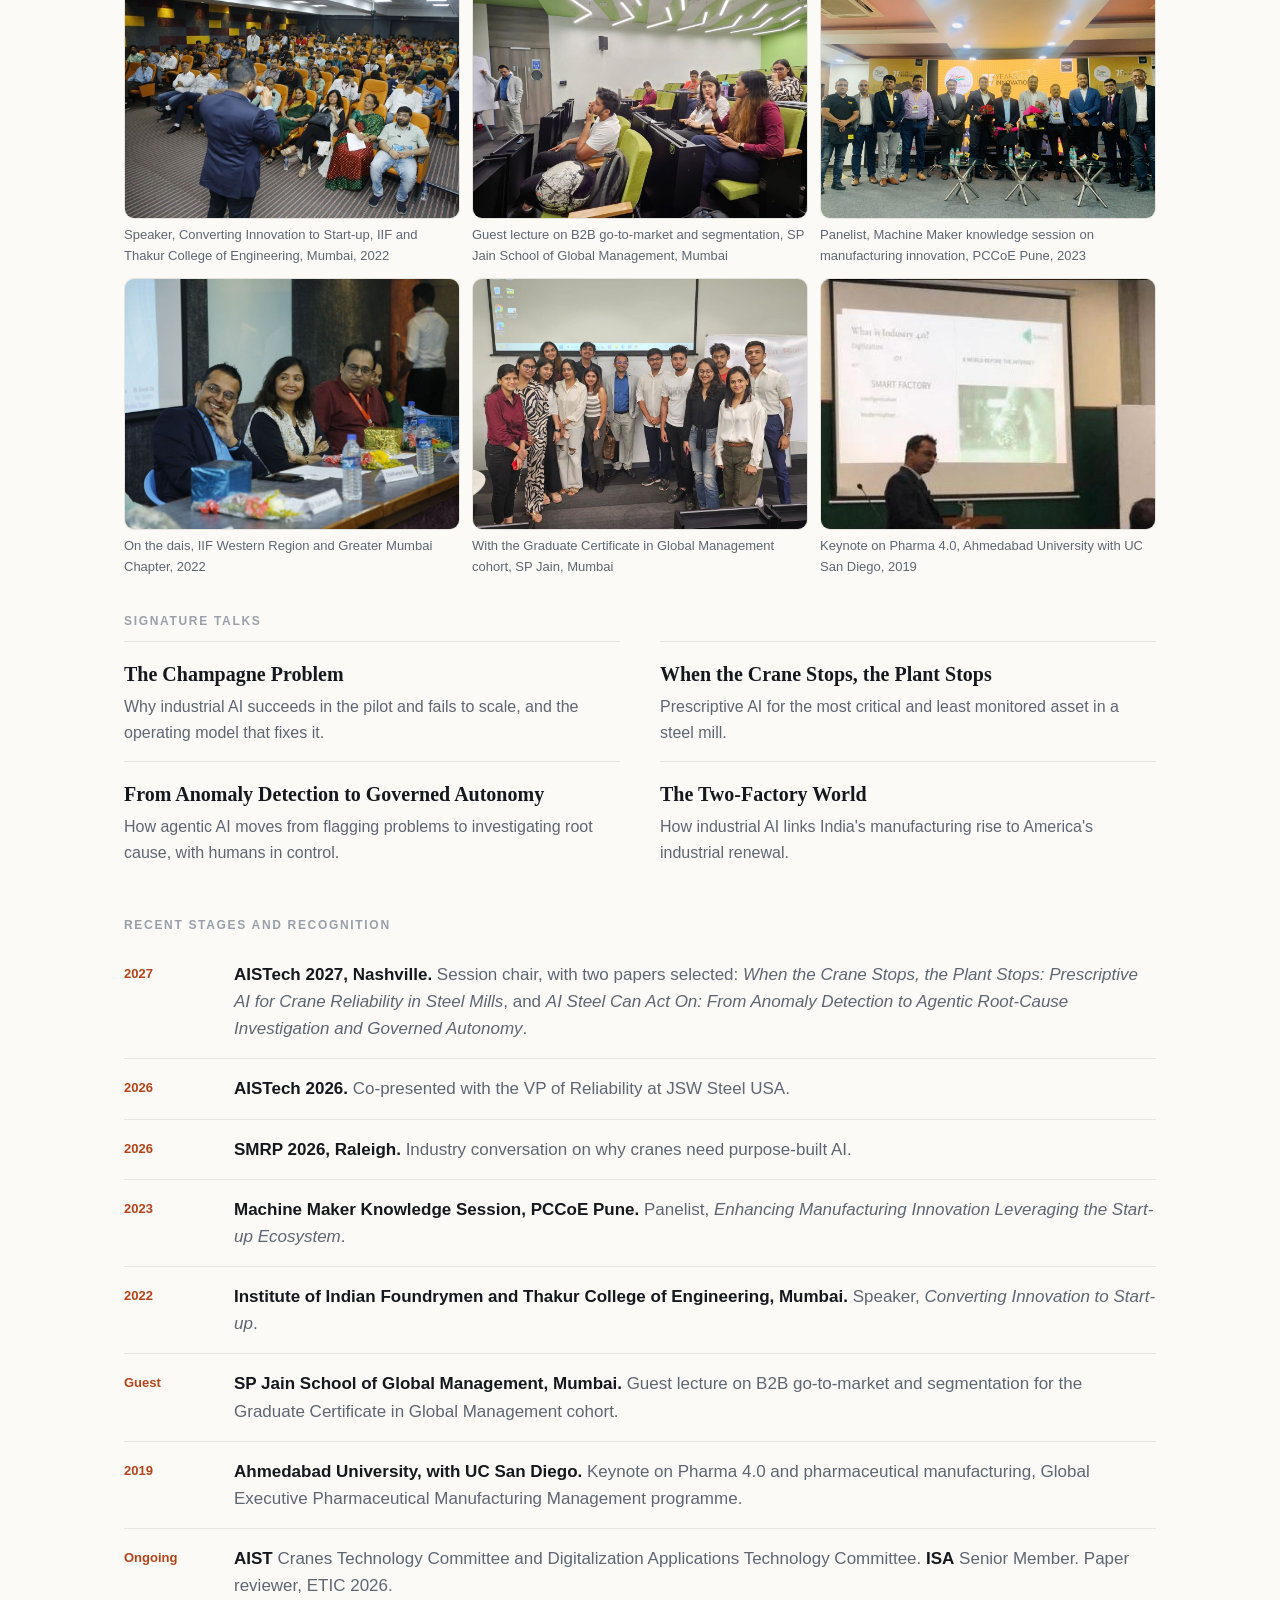
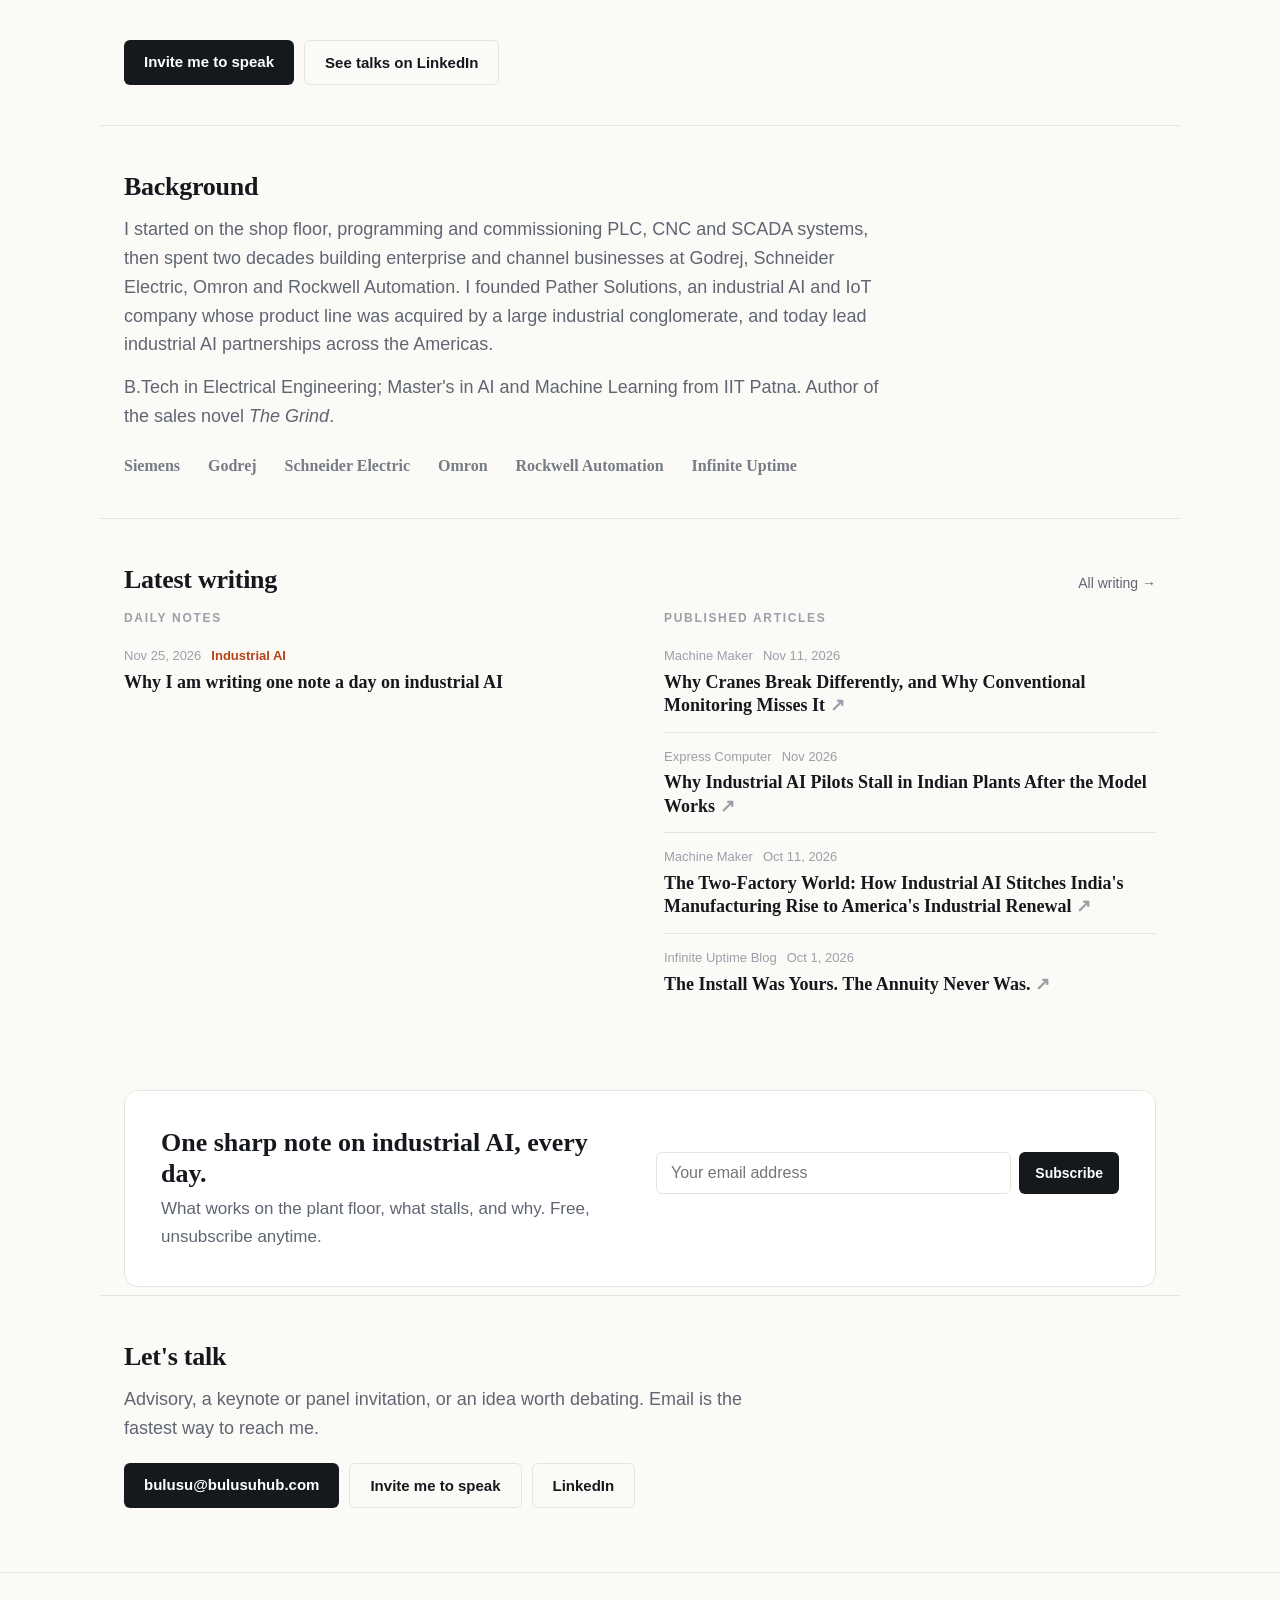
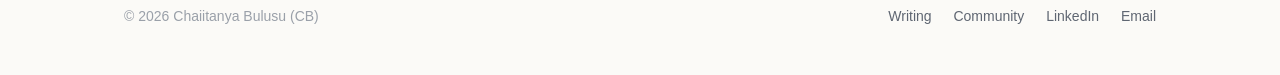
==== commit 2bdc398f: "Add files via upload" ====
--- a/index.html
+++ b/index.html
@@ -3,10 +3,10 @@
 <head>
 <meta charset="UTF-8">
 <meta name="viewport" content="width=device-width, initial-scale=1.0">
-<title>Chaiitanya (Chaitanya) Bulusu, CB | Writing on Industrial AI and Physical AI</title>
-<meta name="description" content="Daily notes and published articles by Chaiitanya (Chaitanya) Bulusu, known as CB, on industrial AI, physical AI, and getting AI from pilot to plant-wide scale.">
-<meta property="og:title" content="Chaiitanya Bulusu | Writing on Industrial AI and Physical AI">
-<meta property="og:description" content="Daily notes and published articles on industrial AI and physical AI.">
+<title>Chaiitanya (Chaitanya) Bulusu, CB | Industrial AI and Physical AI</title>
+<meta name="description" content="Chaiitanya (Chaitanya) Bulusu, known as CB: keynote speaker, panelist, advisor and writer on industrial AI and physical AI, helping heavy industry move AI from pilot to plant floor.">
+<meta property="og:title" content="Chaiitanya Bulusu (CB) | Industrial AI and Physical AI">
+<meta property="og:description" content="Helping heavy industry move AI from the pilot to the plant floor.">
 <meta property="og:type" content="website">
 <meta property="og:url" content="https://bulusuhub.com/">
 <meta property="og:image" content="https://bulusuhub.com/assets/cb.jpg">
@@ -29,12 +29,11 @@
 <body>
 
 <header class="site-header">
-  <div class="wrap">
+  <div class="wrap wide">
     <a class="brand" href="index.html" aria-label="Chaiitanya Bulusu, home"><span class="full">Chaiitanya Bulusu</span><span class="short">CB</span></a>
     <nav class="nav">
-      <a href="#daily">Daily</a>
-      <a href="#articles-section" class="hide-sm">Articles</a>
-      <a href="#interviews-section" class="hide-sm">Interviews</a>
+      <a href="writing.html" class="hide-sm">Writing</a>
+      <a href="#speaking" class="hide-sm">Speaking</a>
       <a href="community.html">Community</a>
       <button class="theme-toggle" type="button" id="theme-toggle" aria-label="Switch between light and dark mode" title="Light / dark">
         <svg class="sun" viewBox="0 0 24 24" fill="none" stroke="currentColor" stroke-width="2" stroke-linecap="round"><circle cx="12" cy="12" r="4.5"/><path d="M12 2v2M12 20v2M4.9 4.9l1.4 1.4M17.7 17.7l1.4 1.4M2 12h2M20 12h2M4.9 19.1l1.4-1.4M17.7 6.3l1.4-1.4"/></svg>
@@ -45,78 +44,173 @@
   </div>
 </header>
 
-<main class="wrap">
-
-  <section class="intro">
-    <img class="portrait" src="assets/cb.jpg" alt="Chaiitanya Bulusu" width="160" height="160">
-    <div class="intro-text">
-    <div class="eyebrow">Industrial AI &middot; Physical AI</div>
-    <h1>Notes from the gap between the AI pilot and the plant floor.</h1>
-    <p>One short note a day on what makes industrial AI work at scale in cement, steel, chemicals, pulp and tyre plants, and on physical AI as it moves into real factories.</p>
-    <div class="sub-inline">
-      <form class="sub-form" data-source="hero" novalidate>
-        <input type="email" name="email" placeholder="Your email address" aria-label="Email address" autocomplete="email" required>
-        <input type="text" name="company" class="hp" tabindex="-1" autocomplete="off" aria-hidden="true">
-        <button class="btn" type="submit">Subscribe</button>
-      </form>
-      <div class="sub-note">Free. One email a day. Unsubscribe anytime.</div>
-    </div>
-    <p class="aka">Chaiitanya (Chaitanya) Bulusu. Most people call me <strong>CB</strong>; in Southeast Asia, <strong>Chatty</strong> or <strong>Chats</strong>.</p>
-    </div>
-  </section>
-
-  <section class="block" id="daily">
-    <div class="block-head">
-      <h2>Daily notes</h2>
-      <div class="filters" id="post-filters">
-        <button class="chip" data-v="All" aria-pressed="true">All</button>
-        <button class="chip" data-v="Industrial AI" aria-pressed="false">Industrial AI</button>
-        <button class="chip" data-v="Physical AI" aria-pressed="false">Physical AI</button>
-      </div>
-    </div>
-    <ul class="list" id="posts"></ul>
-    <button class="btn btn-ghost more" id="posts-more" type="button" style="display:none">Show all notes</button>
-  </section>
-
-  <section class="block">
-    <div class="teaser">
+<main>
+
+  <!-- Hero -->
+  <section class="wrap wide hero">
+    <div class="hero-text">
+      <div class="eyebrow">Industrial AI &middot; Physical AI</div>
+      <h1>I help heavy industry move AI from the pilot to the plant floor.</h1>
+      <p class="hero-sub">Advisor, speaker and writer. Two decades of automation and industrial AI across cement, steel, tyre, pulp, chemical and fertilizer plants.</p>
+      <div class="cta-row">
+        <a class="btn btn-lg" href="#contact">Work with me</a>
+        <a class="btn btn-ghost btn-lg" href="#speaking">Book me to speak</a>
+        <a class="btn btn-ghost btn-lg" href="writing.html">Read the daily notes</a>
+      </div>
+      <p class="aka">Chaiitanya (Chaitanya) Bulusu. Most people call me <strong>CB</strong>; in Southeast Asia, <strong>Chatty</strong> or <strong>Chats</strong>.</p>
+    </div>
+    <img class="hero-photo" src="assets/cb.jpg" alt="Chaiitanya Bulusu" width="420" height="420">
+  </section>
+
+  <!-- Proof -->
+  <section class="wrap wide">
+    <div class="stats">
+      <div class="stat"><b>20+</b><span>years in industrial automation and AI</span></div>
+      <div class="stat"><b>7</b><span>countries of plant engagements</span></div>
+      <div class="stat"><b id="stat-pieces">18</b><span>articles, interviews and features</span></div>
+      <div class="stat"><b>2</b><span>papers selected for AISTech 2027</span></div>
+    </div>
+  </section>
+
+  <!-- Featured in -->
+  <section class="wrap wide featured">
+    <div class="label">Featured in</div>
+    <div class="wordmarks">
+      <span>Machine Maker</span><span>Express Computer</span><span>Frost &amp; Sullivan</span>
+      <span>TechBullion</span><span>Overhead Crane &amp; Hoist</span><span>The Sun Bulletin</span>
+    </div>
+  </section>
+
+  <!-- What I do -->
+  <section class="wrap wide block" id="work">
+    <div class="block-head"><h2>What I do</h2></div>
+    <div class="cards">
+      <div class="card">
+        <div class="card-k">01</div>
+        <h3>Advisory</h3>
+        <p>For plants whose AI pilot worked but never scaled, and for teams deciding what to deploy next. A short, fixed-scope diagnostic: what is blocking adoption, and the plan to fix it.</p>
+      </div>
+      <div class="card">
+        <div class="card-k">02</div>
+        <h3>Speaking</h3>
+        <p>Keynote speaker, panelist and moderator. Talks on scaling industrial AI, prescriptive maintenance, crane and kiln reliability, and physical AI on the plant floor.</p>
+      </div>
+      <div class="card">
+        <div class="card-k">03</div>
+        <h3>Writing</h3>
+        <p>One short note a day, plus articles in trade publications. Practical, vendor-neutral, written from the plant floor up.</p>
+      </div>
+    </div>
+  </section>
+
+  <!-- Speaking -->
+  <section class="wrap wide block" id="speaking">
+    <div class="block-head"><h2>Speaking</h2><a class="more-link" href="mailto:bulusu@bulusuhub.com?subject=Speaking%20invitation&body=Hi%20CB%2C%0A%0AWe%20would%20like%20to%20invite%20you%20to%20speak.%0A%0AEvent%3A%0ADate%28s%29%3A%0ALocation%20%28or%20virtual%29%3A%0AFormat%20%28keynote%20/%20panel%20/%20workshop%20/%20fireside%20chat%29%3A%0ATopic%20idea%3A%0AAudience%20and%20size%3A%0A%0AThanks%2C">Invite me to speak &rarr;</a></div>
+    <p class="section-lede">Available as a keynote speaker, panelist or moderator, in person or virtual. Based in Atlanta, speaking across the Americas, India and Southeast Asia.</p>
+
+    <div class="formats">
+      <div class="format"><strong>Keynote</strong><span>20 to 45 minutes, one big idea, built for your audience</span></div>
+      <div class="format"><strong>Panelist or moderator</strong><span>Industrial AI, reliability, physical AI, go-to-market</span></div>
+      <div class="format"><strong>Workshop or guest lecture</strong><span>Working sessions for plant teams, executive programmes and universities</span></div>
+      <div class="format"><strong>Fireside chat or podcast</strong><span>Candid conversation, in person or remote</span></div>
+    </div>
+
+    <div class="gallery" id="speaking-gallery" hidden></div>
+
+    <div class="label topics-label">Signature talks</div>
+    <div class="topics">
+      <div class="topic"><h3>The Champagne Problem</h3><p>Why industrial AI succeeds in the pilot and fails to scale, and the operating model that fixes it.</p></div>
+      <div class="topic"><h3>When the Crane Stops, the Plant Stops</h3><p>Prescriptive AI for the most critical and least monitored asset in a steel mill.</p></div>
+      <div class="topic"><h3>From Anomaly Detection to Governed Autonomy</h3><p>How agentic AI moves from flagging problems to investigating root cause, with humans in control.</p></div>
+      <div class="topic"><h3>The Two-Factory World</h3><p>How industrial AI links India's manufacturing rise to America's industrial renewal.</p></div>
+    </div>
+
+    <div class="label topics-label">Recent stages and recognition</div>
+    <ul class="timeline">
+      <li><span class="t-when">2027</span><div><strong>AISTech 2027, Nashville.</strong> Session chair, with two papers selected: <em>When the Crane Stops, the Plant Stops: Prescriptive AI for Crane Reliability in Steel Mills</em>, and <em>AI Steel Can Act On: From Anomaly Detection to Agentic Root-Cause Investigation and Governed Autonomy</em>.</div></li>
+      <li><span class="t-when">2026</span><div><strong>AISTech 2026.</strong> Co-presented with the VP of Reliability at JSW Steel USA.</div></li>
+      <li><span class="t-when">2026</span><div><strong>SMRP 2026, Raleigh.</strong> Industry conversation on why cranes need purpose-built AI.</div></li>
+      <li><span class="t-when">2023</span><div><strong>Machine Maker Knowledge Session, PCCoE Pune.</strong> Panelist, <em>Enhancing Manufacturing Innovation Leveraging the Start-up Ecosystem</em>.</div></li>
+      <li><span class="t-when">2022</span><div><strong>Institute of Indian Foundrymen and Thakur College of Engineering, Mumbai.</strong> Speaker, <em>Converting Innovation to Start-up</em>.</div></li>
+      <li><span class="t-when">Guest</span><div><strong>SP Jain School of Global Management, Mumbai.</strong> Guest lecture on B2B go-to-market and segmentation for the Graduate Certificate in Global Management cohort.</div></li>
+      <li><span class="t-when">2019</span><div><strong>Ahmedabad University, with UC San Diego.</strong> Keynote on Pharma 4.0 and pharmaceutical manufacturing, Global Executive Pharmaceutical Manufacturing Management programme.</div></li>
+      <li><span class="t-when">Ongoing</span><div><strong>AIST</strong> Cranes Technology Committee and Digitalization Applications Technology Committee. <strong>ISA</strong> Senior Member. Paper reviewer, ETIC 2026.</div></li>
+    </ul>
+
+    <div class="cta-row">
+      <a class="btn btn-lg" href="mailto:bulusu@bulusuhub.com?subject=Speaking%20invitation&body=Hi%20CB%2C%0A%0AWe%20would%20like%20to%20invite%20you%20to%20speak.%0A%0AEvent%3A%0ADate%28s%29%3A%0ALocation%20%28or%20virtual%29%3A%0AFormat%20%28keynote%20/%20panel%20/%20workshop%20/%20fireside%20chat%29%3A%0ATopic%20idea%3A%0AAudience%20and%20size%3A%0A%0AThanks%2C">Invite me to speak</a>
+      <a class="btn btn-ghost btn-lg" href="https://www.linkedin.com/in/bulusuchaiitanya" target="_blank" rel="noopener">See talks on LinkedIn</a>
+    </div>
+  </section>
+
+  <!-- Background -->
+  <section class="wrap wide block">
+    <div class="block-head"><h2>Background</h2></div>
+    <div class="bio">
+      <p>I started on the shop floor, programming and commissioning PLC, CNC and SCADA systems, then spent two decades building enterprise and channel businesses at Godrej, Schneider Electric, Omron and Rockwell Automation. I founded Pather Solutions, an industrial AI and IoT company whose product line was acquired by a large industrial conglomerate, and today lead industrial AI partnerships across the Americas.</p>
+      <p>B.Tech in Electrical Engineering; Master's in AI and Machine Learning from IIT Patna. Author of the sales novel <em>The Grind</em>.</p>
+    </div>
+    <div class="wordmarks small">
+      <span>Siemens</span><span>Godrej</span><span>Schneider Electric</span><span>Omron</span><span>Rockwell Automation</span><span>Infinite Uptime</span>
+    </div>
+  </section>
+
+  <!-- Latest -->
+  <section class="wrap wide block">
+    <div class="block-head"><h2>Latest writing</h2><a class="more-link" href="writing.html">All writing &rarr;</a></div>
+    <div class="two-col">
       <div>
-        <h3>Have an idea or a hard question?</h3>
-        <p>Join the community: share an idea in thirty seconds, or debate it in a discussion room.</p>
-      </div>
-      <a class="btn" href="community.html">Open the community</a>
-    </div>
-  </section>
-
-  <section class="block" id="articles-section">
-    <div class="block-head">
-      <h2>Published articles</h2>
-      <div class="filters" id="article-filters">
-        <button class="chip" data-v="All" aria-pressed="true">All</button>
-        <button class="chip" data-v="Industrial AI" aria-pressed="false">Industrial AI</button>
-        <button class="chip" data-v="Physical AI" aria-pressed="false">Physical AI</button>
-      </div>
-    </div>
-    <ul class="list" id="articles"></ul>
-  </section>
-
-  <section class="block" id="interviews-section">
-    <div class="block-head">
-      <h2>Interviews and features</h2>
-    </div>
-    <ul class="list" id="interviews"></ul>
+        <div class="label">Daily notes</div>
+        <ul class="list compact" id="home-notes"></ul>
+      </div>
+      <div>
+        <div class="label">Published articles</div>
+        <ul class="list compact" id="home-articles"></ul>
+      </div>
+    </div>
+  </section>
+
+  <!-- Subscribe band -->
+  <section class="wrap wide">
+    <div class="band">
+      <div>
+        <h3>One sharp note on industrial AI, every day.</h3>
+        <p>What works on the plant floor, what stalls, and why. Free, unsubscribe anytime.</p>
+      </div>
+      <div class="band-form">
+        <form class="sub-form" data-source="home-band" novalidate>
+          <input type="email" name="email" placeholder="Your email address" aria-label="Email address" autocomplete="email" required>
+          <input type="text" name="company" class="hp" tabindex="-1" autocomplete="off" aria-hidden="true">
+          <button class="btn" type="submit">Subscribe</button>
+        </form>
+        <div class="sub-note"></div>
+      </div>
+    </div>
+  </section>
+
+  <!-- Contact -->
+  <section class="wrap wide block" id="contact">
+    <div class="block-head"><h2>Let's talk</h2></div>
+    <div class="contact">
+      <p>Advisory, a keynote or panel invitation, or an idea worth debating. Email is the fastest way to reach me.</p>
+      <div class="cta-row">
+        <a class="btn btn-lg" href="mailto:bulusu@bulusuhub.com?subject=Hello%20CB">bulusu@bulusuhub.com</a>
+        <a class="btn btn-ghost btn-lg" href="mailto:bulusu@bulusuhub.com?subject=Speaking%20invitation&body=Hi%20CB%2C%0A%0AWe%20would%20like%20to%20invite%20you%20to%20speak.%0A%0AEvent%3A%0ADate%28s%29%3A%0ALocation%20%28or%20virtual%29%3A%0AFormat%20%28keynote%20/%20panel%20/%20workshop%20/%20fireside%20chat%29%3A%0ATopic%20idea%3A%0AAudience%20and%20size%3A%0A%0AThanks%2C">Invite me to speak</a>
+        <a class="btn btn-ghost btn-lg" href="https://www.linkedin.com/in/bulusuchaiitanya" target="_blank" rel="noopener">LinkedIn</a>
+      </div>
+    </div>
   </section>
 
 </main>
 
 <footer class="site-footer">
-  <div class="wrap">
+  <div class="wrap wide">
     <span>&copy; <span id="year"></span> Chaiitanya Bulusu (CB)</span>
     <span>
-      <a href="mailto:cb@bulusuhub.com">Email</a>
+      <a href="writing.html">Writing</a>
+      <a href="community.html">Community</a>
       <a href="https://www.linkedin.com/in/bulusuchaiitanya" target="_blank" rel="noopener">LinkedIn</a>
-      <a href="community.html">Community</a>
-      <a href="#" data-open-subscribe>Subscribe</a>
+      <a href="mailto:bulusu@bulusuhub.com">Email</a>
     </span>
   </div>
 </footer>
--- a/assets/style.css
+++ b/assets/style.css
@@ -227,3 +227,98 @@
   .brand .full { display: none; }
   .brand .short { display: inline; }
 }
+
+/* ===== Home (personal brand) ===== */
+.wrap.wide { max-width: 1080px; }
+.hero { display: grid; grid-template-columns: 1.35fr 1fr; gap: 56px; align-items: center; padding: 72px 24px 48px; }
+.hero h1 { font-family: var(--serif); font-size: 52px; line-height: 1.08; font-weight: 600; letter-spacing: -0.025em; margin: 14px 0 20px; }
+.hero-sub { font-size: 19px; color: var(--muted); max-width: 560px; }
+.hero-photo { width: 100%; max-width: 420px; aspect-ratio: 1; object-fit: cover; border-radius: 18px; justify-self: end;
+              border: 1px solid var(--line); }
+.cta-row { display: flex; gap: 10px; flex-wrap: wrap; margin-top: 28px; }
+.btn-lg { padding: 14px 20px; font-size: 15px; }
+
+.stats { display: grid; grid-template-columns: repeat(4, 1fr); border-top: 1px solid var(--line); border-bottom: 1px solid var(--line); }
+.stat { padding: 26px 20px 26px 0; display: grid; gap: 6px; }
+.stat + .stat { padding-left: 24px; border-left: 1px solid var(--line); }
+.stat b { font-family: var(--serif); font-size: 40px; line-height: 1; font-weight: 600; letter-spacing: -0.02em; }
+.stat span { font-size: 14px; color: var(--muted); line-height: 1.4; }
+
+.featured { padding-top: 28px; padding-bottom: 8px; display: flex; align-items: center; gap: 28px; flex-wrap: wrap; }
+.label { font-size: 12px; font-weight: 600; letter-spacing: 0.14em; text-transform: uppercase; color: var(--faint); margin-bottom: 4px; }
+.featured .label { margin: 0; }
+.wordmarks { display: flex; flex-wrap: wrap; gap: 10px 28px; }
+.wordmarks span { font-family: var(--serif); font-size: 18px; font-weight: 600; color: var(--muted); opacity: .85; }
+.wordmarks.small { margin-top: 22px; }
+.wordmarks.small span { font-size: 16px; }
+
+.cards { display: grid; grid-template-columns: repeat(3, 1fr); gap: 16px; margin-top: 8px; }
+.card { background: var(--card); border: 1px solid var(--line); border-radius: 12px; padding: 26px; }
+.card-k { font-size: 12px; font-weight: 700; color: var(--accent); letter-spacing: .1em; }
+.card h3 { font-family: var(--serif); font-size: 23px; margin: 8px 0 8px; }
+.card p { color: var(--muted); font-size: 16px; }
+
+.timeline { list-style: none; }
+.timeline li { display: grid; grid-template-columns: 90px 1fr; gap: 20px; padding: 16px 0; border-bottom: 1px solid var(--line); }
+.timeline li:last-child { border-bottom: 0; }
+.t-when { font-size: 13px; font-weight: 700; color: var(--accent); padding-top: 3px; }
+.timeline div { color: var(--muted); }
+.timeline strong { color: var(--ink); }
+
+.bio p { font-size: 18px; color: var(--muted); max-width: 760px; margin-bottom: 14px; }
+
+.more-link { font-size: 14px; color: var(--muted); text-decoration: none; }
+.more-link:hover { color: var(--ink); }
+.two-col { display: grid; grid-template-columns: 1fr 1fr; gap: 48px; margin-top: 8px; }
+.list.compact .item { padding: 14px 0; }
+.list.compact h3 { font-size: 18px; margin: 4px 0 0; }
+.list.compact p { display: none; }
+
+.band { display: grid; grid-template-columns: 1fr 1fr; gap: 32px; align-items: center; padding: 36px; margin: 40px 0 8px;
+        background: var(--card); border: 1px solid var(--line); border-radius: 14px; }
+.band h3 { font-family: var(--serif); font-size: 26px; line-height: 1.2; margin-bottom: 6px; }
+.band p { color: var(--muted); }
+.band .sub-form { max-width: none; }
+.contact p { font-size: 18px; color: var(--muted); max-width: 640px; }
+.contact .cta-row { margin-top: 20px; }
+
+@media (max-width: 860px) {
+  .hero { grid-template-columns: 1fr; gap: 28px; padding: 40px 24px 32px; }
+  .hero-photo { order: -1; max-width: 200px; justify-self: start; border-radius: 14px; }
+  .hero h1 { font-size: 36px; }
+  .stats { grid-template-columns: 1fr 1fr; }
+  .stat { padding: 20px 12px 20px 0; }
+  .stat + .stat { padding-left: 0; border-left: 0; }
+  .stat:nth-child(even) { padding-left: 16px; border-left: 1px solid var(--line); }
+  .stat:nth-child(n+3) { border-top: 1px solid var(--line); }
+  .stat b { font-size: 32px; }
+  .cards, .two-col, .band { grid-template-columns: 1fr; }
+  .band { padding: 24px; }
+  .timeline li { grid-template-columns: 1fr; gap: 4px; }
+}
+section.block.wrap { padding-left: 24px; padding-right: 24px; }
+
+/* Speaking */
+.section-lede { font-size: 18px; color: var(--muted); max-width: 720px; margin: 4px 0 22px; }
+.formats { display: grid; grid-template-columns: repeat(4, 1fr); gap: 12px; }
+.format { border: 1px solid var(--line); border-radius: 10px; padding: 18px; background: var(--card); display: grid; gap: 6px; }
+.format strong { font-size: 15px; }
+.format span { font-size: 14px; color: var(--muted); line-height: 1.45; }
+.topics-label { margin-top: 34px; margin-bottom: 10px; }
+.topics { display: grid; grid-template-columns: 1fr 1fr; gap: 0 40px; }
+.topic { padding: 16px 0; border-top: 1px solid var(--line); }
+.topic h3 { font-family: var(--serif); font-size: 20px; margin-bottom: 4px; }
+.topic p { color: var(--muted); font-size: 16px; }
+#speaking .cta-row { margin-top: 24px; }
+@media (max-width: 860px) {
+  .formats { grid-template-columns: 1fr 1fr; }
+  .topics { grid-template-columns: 1fr; }
+}
+.gallery { display: grid; grid-template-columns: repeat(auto-fill, minmax(240px, 1fr)); gap: 12px; margin-top: 22px; }
+.gallery[hidden] { display: none; }
+.gallery figure { margin: 0; }
+.gallery img { width: 100%; aspect-ratio: 4 / 3; object-fit: cover; border-radius: 10px; border: 1px solid var(--line); display: block; }
+.gallery figcaption { font-size: 13px; color: var(--muted); margin-top: 6px; }
+.gallery { grid-template-columns: repeat(3, 1fr); }
+@media (max-width: 860px) { .gallery { grid-template-columns: 1fr 1fr; } }
+@media (max-width: 480px) { .gallery { grid-template-columns: 1fr; } }
